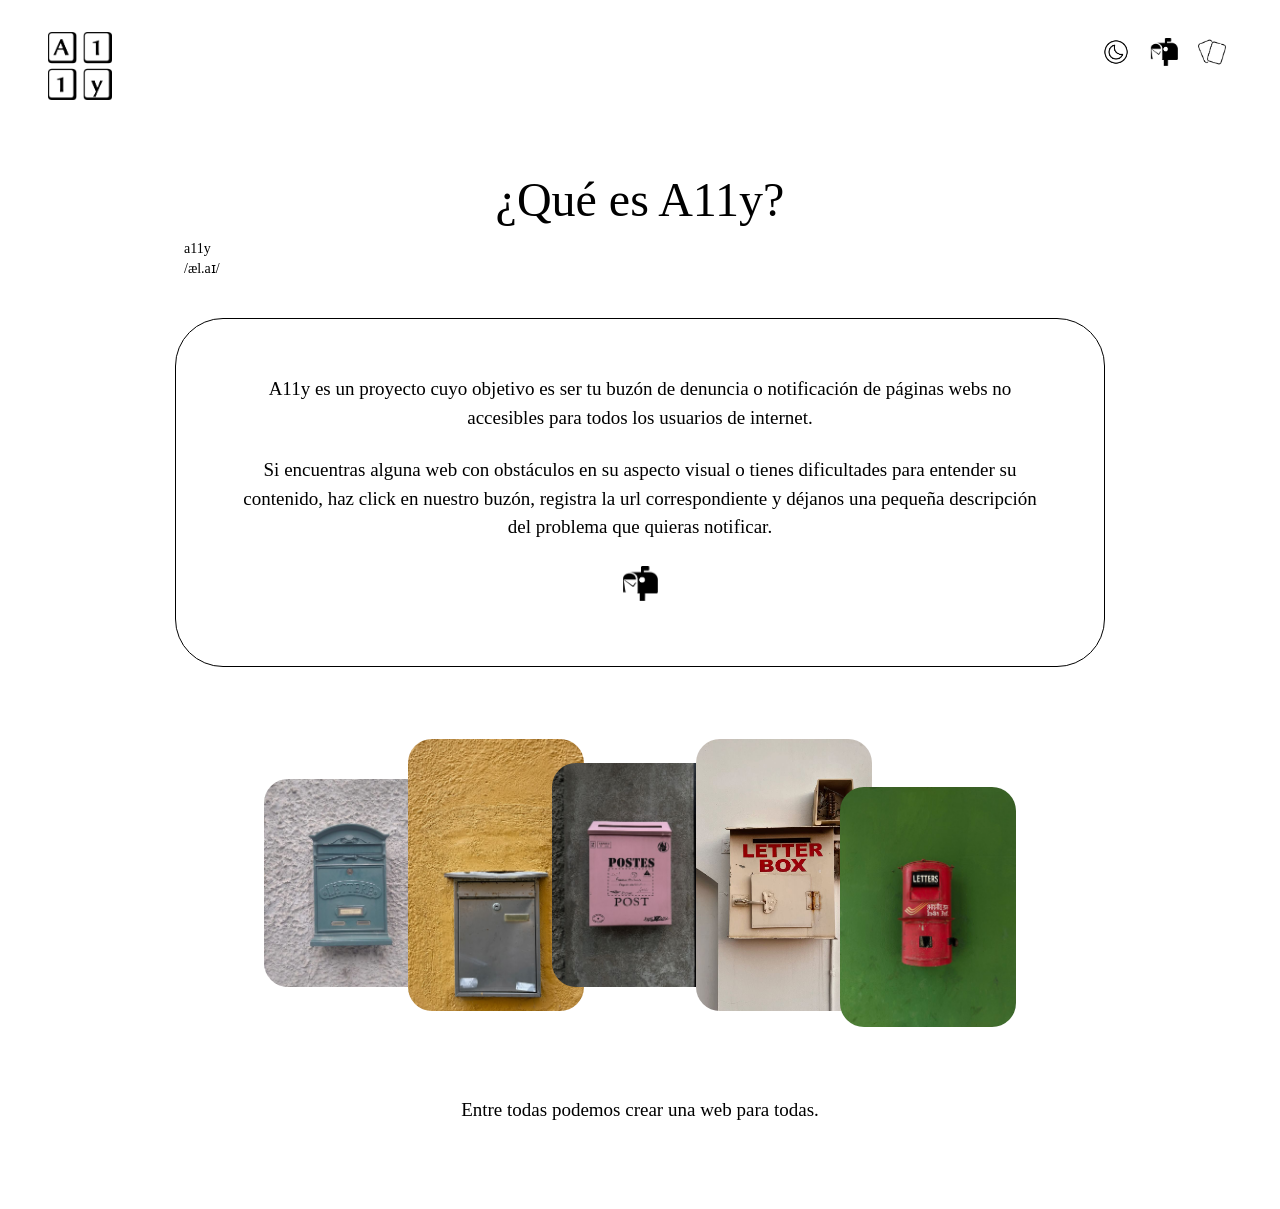
==== index.html @ 84128125 "Añado sección principal" ====
<!DOCTYPE html>
<html lang="es">
<head>
  <meta charset="UTF-8">
  <meta name="viewport" content="width=device-width, initial-scale=1.0">
  <title>A11y</title>
  <link rel="stylesheet" href="styles.css">
</head>
<body>

  <header class="header">
    <a href="#" class="header-logo">
      <img src="files/logo.png" alt="A11y, ir al inicio">
    </a>

    <nav class="header-nav" aria-label="Navegación principal">
      <input type="checkbox" id="tema" class="tema-check">
      <label for="tema" class="header-icono">
        <img src="files/luna.png" alt="Cambiar entre modo claro y oscuro">
      </label>
      <a href="#buzon" class="header-icono">
        <img src="files/buzon.png" alt="Ir al buzón de denuncias">
      </a>
      <a href="#cards" class="header-icono">
        <img src="files/cards.png" alt="Ir a las tarjetas">
      </a>
    </nav>
  </header>

  <main>
    <main>

  <section class="main-intro" aria-labelledby="titulo-a11y">
    <h1 id="titulo-a11y" class="main-titulo">¿Qué es A11y?</h1>

    <p class="main-pronunciacion">
      a11y <br>
      <span lang="en">/æl.aɪ/</span>
    </p>

    <div class="main-caja">
      <p>
        A11y es un proyecto cuyo objetivo es ser tu buzón de denuncia o
        notificación de páginas webs no accesibles para todos los usuarios
        de internet.
      </p>
      <p>
        Si encuentras alguna web con obstáculos en su aspecto visual o
        tienes dificultades para entender su contenido, haz click en nuestro
        buzón, registra la url correspondiente y déjanos una pequeña
        descripción del problema que quieras notificar.
      </p>
      <a href="#buzon" class="main-caja-icono">
        <img src="files/buzon.png" alt="Ir al buzón de denuncias">
      </a>
    </div>
  </section>

  <section class="main-collage" aria-label="Fotografías de buzones">
    <img src="files/buzon-1.jpg" alt="Buzón azul grisáceo sobre una pared blanca rugosa" class="main-collage-img main-collage-img1">
    <img src="files/buzon-2.jpg" alt="Buzón gris plateado sobre una pared amarilla" class="main-collage-img main-collage-img2">
    <img src="files/buzon-3.jpg" alt="Buzón rosa con la palabra Postes sobre una pared oscura" class="main-collage-img main-collage-img3">
    <img src="files/buzon-4.jpg" alt="Buzón blanco con el texto Letter Box sobre una pared clara" class="main-collage-img main-collage-img4">
    <img src="files/buzon-5.jpg" alt="Buzón rojo cilíndrico sobre una pared verde" class="main-collage-img main-collage-img5">
  </section>

  <p class="main-lema">Entre todas podemos crear una web para todas.</p>

</main>
  </main>

  <footer>
  </footer>

</body>
</html>
---- styles.css ----
:root {
  --color-fondo: #ffffff;
  --color-texto: #000000;
}

:root:has(#tema:checked) {
  --color-fondo: #121212;
  --color-texto: #ffffff;
}

html {
  scroll-behavior: smooth;
}

body {
  background-color: var(--color-fondo);
  color: var(--color-texto);
}

.header {
  display: flex;
  justify-content: space-between;
  align-items: flex-start;
  padding: 16px 20px;
  background-color: var(--color-fondo);
}

.header-logo img {
  display: block;
  width: 48px;
  height: auto;
}

.header-nav {
  display: flex;
  align-items: center;
  gap: 8px;
}

.header-icono {
  display: flex;
  align-items: center;
  justify-content: center;
  width: 40px;
  height: 40px;
  border-radius: 8px;
  cursor: pointer;
}

.header-icono:hover {
  background-color: rgba(128, 128, 128, 0.15);
}

.header-icono img {
  width: 24px;
  height: 24px;
}

.tema-check {
  position: absolute;
  width: 1px;
  height: 1px;
  opacity: 0;
}

.header-logo:focus-visible,
.header-icono:focus-visible,
.tema-check:focus-visible + .header-icono {
  outline: 3px solid #b5223a;
  outline-offset: 2px;
}

:root:has(#tema:checked) .header img {
  filter: invert(1);
}

@media (min-width: 768px) {
  .header {
    padding: 24px 40px;
  }

  .header-logo img {
    width: 64px;
  }

  .header-icono img {
    width: 28px;
    height: 28px;
  }
}

@media (prefers-reduced-motion: reduce) {
  html {
    scroll-behavior: auto;
  }
}


.main-intro {
  padding: clamp(32px, 48px, 64px) clamp(32px, 64px, 96px) 0;
}

.main-titulo {
  font-size: clamp(36px, 48px, 56px);
  font-weight: 400;
  text-align: center;
  margin: 0;
}

.main-pronunciacion {
  font-size: clamp(13px, 14px, 16px);
  line-height: 1.4;
  margin: clamp(8px, 12px, 16px) 0 clamp(24px, 40px, 48px) clamp(80px, 112px, 144px);
}

.main-caja {
  max-width: clamp(640px, 800px, 960px);
  margin: 0 auto;
  border: 1px solid currentColor;
  border-radius: clamp(32px, 48px, 64px);
  padding: clamp(32px, 56px, 72px) clamp(32px, 64px, 96px);
  text-align: center;
  font-size: clamp(16px, 19px, 22px);
  line-height: 1.5;
}

.main-caja p {
  margin: 0 0 clamp(16px, 24px, 32px);
}

.main-caja-icono {
  display: inline-block;
}

.main-caja-icono img {
  width: clamp(28px, 36px, 44px);
  height: auto;
}

.main-caja-icono:focus-visible {
  outline: 3px solid #005fcc;
  outline-offset: 4px;
}


.main-collage {
  display: flex;
  justify-content: center;
  align-items: flex-start;
  padding: clamp(48px, 72px, 96px) 0;
}

.main-collage-img {
  width: clamp(128px, 176px, 224px);
  object-fit: cover;
  border-radius: clamp(16px, 24px, 32px);
  margin-left: clamp(-40px, -32px, -24px);
}

.main-collage-img1 { margin-left: 0; height: clamp(160px, 208px, 256px); margin-top: clamp(24px, 40px, 48px); z-index: 1; }
.main-collage-img2 { height: clamp(208px, 272px, 336px); z-index: 2; }
.main-collage-img3 { height: clamp(176px, 224px, 272px); margin-top: clamp(16px, 24px, 32px); z-index: 3; }
.main-collage-img4 { height: clamp(208px, 272px, 336px); z-index: 4; }
.main-collage-img5 { height: clamp(192px, 240px, 304px); margin-top: clamp(32px, 48px, 64px); z-index: 5; }


.main-lema {
  text-align: center;
  font-size: clamp(16px, 19px, 22px);
  margin: 0;
  padding-bottom: clamp(48px, 80px, 96px);
}
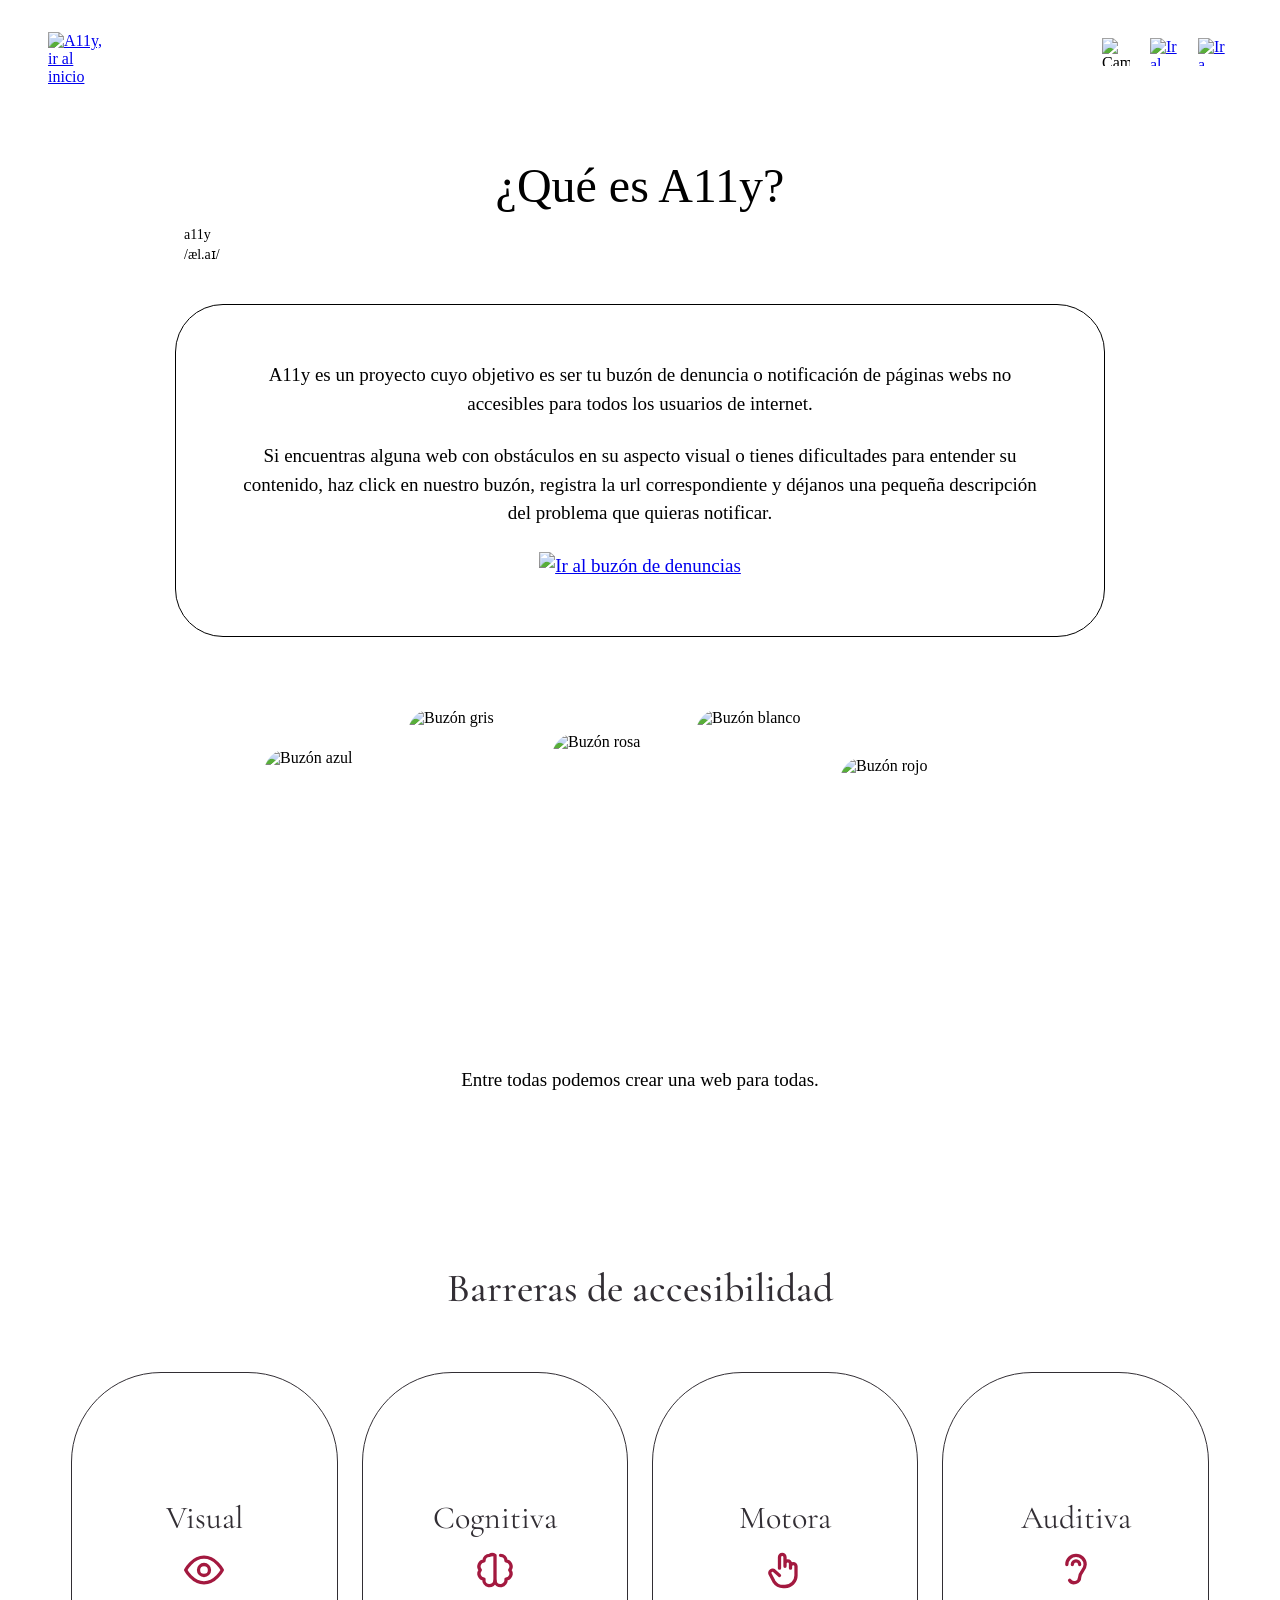
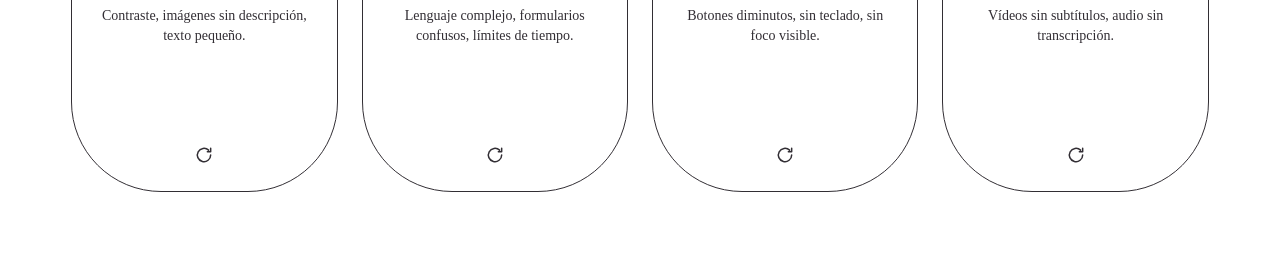
==== commit c3e4280b: "cards added" ====
--- a/index.html
+++ b/index.html
@@ -6,71 +6,211 @@
   <title>A11y</title>
   <link rel="stylesheet" href="styles.css">
 </head>
+
 <body>
 
   <header class="header">
-    <a href="#" class="header-logo">
-      <img src="files/logo.png" alt="A11y, ir al inicio">
+    <a href="#" class="headerLogo">
+      <img src="https://res.cloudinary.com/dmonwbtuz/image/upload/v1791808598/logo_ictiah.png" alt="A11y, ir al inicio">
     </a>
 
-    <nav class="header-nav" aria-label="Navegación principal">
-      <input type="checkbox" id="tema" class="tema-check">
-      <label for="tema" class="header-icono">
-        <img src="files/luna.png" alt="Cambiar entre modo claro y oscuro">
+    <nav class="headerNav" aria-label="Navegación principal">
+      <input type="checkbox" id="themeToggle" class="themeCheck">
+      <label for="themeToggle" class="headerIcon">
+        <img src="https://res.cloudinary.com/dmonwbtuz/image/upload/v1791808598/luna_fxccg8.png" alt="Cambiar entre modo claro y oscuro">
       </label>
-      <a href="#buzon" class="header-icono">
-        <img src="files/buzon.png" alt="Ir al buzón de denuncias">
+      <a href="#mailbox" class="headerIcon">
+        <img src="https://res.cloudinary.com/dmonwbtuz/image/upload/v1791808597/buzon_rkirp2.png" alt="Ir al buzón de denuncias">
       </a>
-      <a href="#cards" class="header-icono">
-        <img src="files/cards.png" alt="Ir a las tarjetas">
+      <a href="#cards" class="headerIcon">
+        <img src="https://res.cloudinary.com/dmonwbtuz/image/upload/v1791808598/cards_kuxhno.png" alt="Ir a las tarjetas">
       </a>
     </nav>
   </header>
 
   <main>
-    <main>
-
-  <section class="main-intro" aria-labelledby="titulo-a11y">
-    <h1 id="titulo-a11y" class="main-titulo">¿Qué es A11y?</h1>
-
-    <p class="main-pronunciacion">
-      a11y <br>
-      <span lang="en">/æl.aɪ/</span>
-    </p>
-
-    <div class="main-caja">
-      <p>
-        A11y es un proyecto cuyo objetivo es ser tu buzón de denuncia o
-        notificación de páginas webs no accesibles para todos los usuarios
-        de internet.
+
+    <section class="mainIntro" aria-labelledby="a11yTitle">
+      <h1 id="a11yTitle" class="mainTitle">¿Qué es A11y?</h1>
+
+      <p class="mainPronunciation">
+        a11y <br>
+        <span lang="en">/æl.aɪ/</span>
       </p>
-      <p>
-        Si encuentras alguna web con obstáculos en su aspecto visual o
-        tienes dificultades para entender su contenido, haz click en nuestro
-        buzón, registra la url correspondiente y déjanos una pequeña
-        descripción del problema que quieras notificar.
-      </p>
-      <a href="#buzon" class="main-caja-icono">
-        <img src="files/buzon.png" alt="Ir al buzón de denuncias">
-      </a>
-    </div>
-  </section>
-
-  <section class="main-collage" aria-label="Fotografías de buzones">
-    <img src="files/buzon-1.jpg" alt="Buzón azul grisáceo sobre una pared blanca rugosa" class="main-collage-img main-collage-img1">
-    <img src="files/buzon-2.jpg" alt="Buzón gris plateado sobre una pared amarilla" class="main-collage-img main-collage-img2">
-    <img src="files/buzon-3.jpg" alt="Buzón rosa con la palabra Postes sobre una pared oscura" class="main-collage-img main-collage-img3">
-    <img src="files/buzon-4.jpg" alt="Buzón blanco con el texto Letter Box sobre una pared clara" class="main-collage-img main-collage-img4">
-    <img src="files/buzon-5.jpg" alt="Buzón rojo cilíndrico sobre una pared verde" class="main-collage-img main-collage-img5">
-  </section>
-
-  <p class="main-lema">Entre todas podemos crear una web para todas.</p>
-
-</main>
+
+      <div class="mainBox">
+        <p>
+          A11y es un proyecto cuyo objetivo es ser tu buzón de denuncia o
+          notificación de páginas webs no accesibles para todos los usuarios
+          de internet.
+        </p>
+        <p>
+          Si encuentras alguna web con obstáculos en su aspecto visual o
+          tienes dificultades para entender su contenido, haz click en nuestro
+          buzón, registra la url correspondiente y déjanos una pequeña
+          descripción del problema que quieras notificar.
+        </p>
+        <a href="#mailbox" class="mainBoxIcon">
+          <img src="https://res.cloudinary.com/dmonwbtuz/image/upload/v1791808597/buzon_rkirp2.png" alt="Ir al buzón de denuncias">
+        </a>
+      </div>
+    </section>
+
+    <section class="mainCollage" aria-label="Fotografías de buzones">
+      <img src="https://res.cloudinary.com/dmonwbtuz/image/upload/v1791808598/buzon-1_mdk5vp.jpg" alt="Buzón azul" class="mainCollageImg mainCollageImg1">
+      <img src="https://res.cloudinary.com/dmonwbtuz/image/upload/v1791808598/buzon-2_em80d2.jpg" alt="Buzón gris" class="mainCollageImg mainCollageImg2">
+      <img src="https://res.cloudinary.com/dmonwbtuz/image/upload/v1791808598/buzon-3_xwd6xk.jpg" alt="Buzón rosa" class="mainCollageImg mainCollageImg3">
+      <img src="https://res.cloudinary.com/dmonwbtuz/image/upload/v1791808598/buzon-4_jbgsaf.jpg" alt="Buzón blanco" class="mainCollageImg mainCollageImg4">
+      <img src="https://res.cloudinary.com/dmonwbtuz/image/upload/v1791808598/buzon-5_dciqra.jpg" alt="Buzón rojo" class="mainCollageImg mainCollageImg5">
+    </section>
+
+    <p class="mainSlogan">Entre todas podemos crear una web para todas.</p>
+
+    <svg width="0" height="0" style="position:absolute" aria-hidden="true">
+      <symbol id="iRotate" viewBox="0 0 24 24"><path d="M20 12a8 8 0 1 1-2.5-5.8"/><path d="M20 4v4h-4"/></symbol>
+      <symbol id="iX" viewBox="0 0 24 24"><path d="M6 6l12 12M18 6L6 18"/></symbol>
+      <symbol id="iCheck" viewBox="0 0 24 24"><path d="M5 12.5l4.5 4.5L19 7.5"/></symbol>
+    </svg>
+
+    <section class="accessibility" id="cards">
+      <h2 class="sectionTitle">Barreras de accesibilidad</h2>
+      <div class="pillContainer">
+
+        <div class="cardBox" tabindex="0" role="button" aria-label="Accesibilidad visual: pulsa para ver ejemplos">
+          <div class="card">
+            <div class="cardFront">
+              <h2>Visual</h2>
+              <svg class="topicIcon" viewBox="0 0 24 24" aria-hidden="true"><circle cx="12" cy="12" r="3"/><path d="M2 12s3.6-7 10-7 10 7 10 7-3.6 7-10 7S2 12 2 12z"/></svg>
+              <p>Contraste, imágenes sin descripción, texto pequeño.</p>
+              <svg class="flipHint" viewBox="0 0 24 24" aria-hidden="true"><use href="#iRotate"/></svg>
+            </div>
+            <div class="cardBack">
+              <h2>Visual</h2>
+              <div class="compare">
+                <h4>Contraste</h4>
+                <div class="compareRow">
+                  <p class="bad"><svg class="mark" viewBox="0 0 24 24" aria-hidden="true"><use href="#iX"/></svg><span class="label">Mal</span>Gris claro sobre blanco</p>
+                  <p class="good"><svg class="mark" viewBox="0 0 24 24" aria-hidden="true"><use href="#iCheck"/></svg><span class="label">Bien</span>Texto oscuro sobre fondo claro</p>
+                </div>
+              </div>
+              <div class="compare">
+                <h4>Imágenes</h4>
+                <div class="compareRow">
+                  <p class="bad"><svg class="mark" viewBox="0 0 24 24" aria-hidden="true"><use href="#iX"/></svg><span class="label">Mal</span>Fotos sin descripción</p>
+                  <p class="good"><svg class="mark" viewBox="0 0 24 24" aria-hidden="true"><use href="#iCheck"/></svg><span class="label">Bien</span>Texto alternativo en cada imagen</p>
+                </div>
+              </div>
+              <svg class="flipHint" viewBox="0 0 24 24" aria-hidden="true"><use href="#iRotate"/></svg>
+            </div>
+          </div>
+        </div>
+
+        <div class="cardBox" tabindex="0" role="button" aria-label="Accesibilidad cognitiva: pulsa para ver ejemplos">
+          <div class="card">
+            <div class="cardFront">
+              <h2>Cognitiva</h2>
+              <svg class="topicIcon" viewBox="0 0 24 24" aria-hidden="true"><path d="M9 4a3 3 0 0 0-3 3 3 3 0 0 0-2 5 3 3 0 0 0 2 5 3 3 0 0 0 6 1V4a3 3 0 0 0-3 0z"/><path d="M15 4a3 3 0 0 1 3 3 3 3 0 0 1 2 5 3 3 0 0 1-2 5 3 3 0 0 1-6 1"/></svg>
+              <p>Lenguaje complejo, formularios confusos, límites de tiempo.</p>
+              <svg class="flipHint" viewBox="0 0 24 24" aria-hidden="true"><use href="#iRotate"/></svg>
+            </div>
+            <div class="cardBack">
+              <h2>Cognitiva</h2>
+              <div class="compare">
+                <h4>Lenguaje</h4>
+                <div class="compareRow">
+                  <p class="bad"><svg class="mark" viewBox="0 0 24 24" aria-hidden="true"><use href="#iX"/></svg><span class="label">Mal</span>Jerga técnica y frases largas</p>
+                  <p class="good"><svg class="mark" viewBox="0 0 24 24" aria-hidden="true"><use href="#iCheck"/></svg><span class="label">Bien</span>Frases cortas y palabras comunes</p>
+                </div>
+              </div>
+              <div class="compare">
+                <h4>Tiempo</h4>
+                <div class="compareRow">
+                  <p class="bad"><svg class="mark" viewBox="0 0 24 24" aria-hidden="true"><use href="#iX"/></svg><span class="label">Mal</span>La sesión caduca en 30 s</p>
+                  <p class="good"><svg class="mark" viewBox="0 0 24 24" aria-hidden="true"><use href="#iCheck"/></svg><span class="label">Bien</span>El tiempo se puede ampliar</p>
+                </div>
+              </div>
+              <svg class="flipHint" viewBox="0 0 24 24" aria-hidden="true"><use href="#iRotate"/></svg>
+            </div>
+          </div>
+        </div>
+
+        <div class="cardBox" tabindex="0" role="button" aria-label="Accesibilidad motora: pulsa para ver ejemplos">
+          <div class="card">
+            <div class="cardFront">
+              <h2>Motora</h2>
+              <svg class="topicIcon" viewBox="0 0 24 24" aria-hidden="true"><path d="M9 11V5a1.5 1.5 0 0 1 3 0v5m0-1.5a1.5 1.5 0 0 1 3 0V11m0-1a1.5 1.5 0 0 1 3 0v5a6 6 0 0 1-6 6h-1a6 6 0 0 1-5-2.7L4 14.5a1.5 1.5 0 0 1 2.4-1.8L9 15"/></svg>
+              <p>Botones diminutos, sin teclado, sin foco visible.</p>
+              <svg class="flipHint" viewBox="0 0 24 24" aria-hidden="true"><use href="#iRotate"/></svg>
+            </div>
+            <div class="cardBack">
+              <h2>Motora</h2>
+              <div class="compare">
+                <h4>Tamaño</h4>
+                <div class="compareRow">
+                  <p class="bad"><svg class="mark" viewBox="0 0 24 24" aria-hidden="true"><use href="#iX"/></svg><span class="label">Mal</span>Botones diminutos</p>
+                  <p class="good"><svg class="mark" viewBox="0 0 24 24" aria-hidden="true"><use href="#iCheck"/></svg><span class="label">Bien</span>Zonas táctiles de 44 px</p>
+                </div>
+              </div>
+              <div class="compare">
+                <h4>Teclado</h4>
+                <div class="compareRow">
+                  <p class="bad"><svg class="mark" viewBox="0 0 24 24" aria-hidden="true"><use href="#iX"/></svg><span class="label">Mal</span>Solo funciona con ratón</p>
+                  <p class="good"><svg class="mark" viewBox="0 0 24 24" aria-hidden="true"><use href="#iCheck"/></svg><span class="label">Bien</span>Todo se alcanza con Tab y se ve el foco</p>
+                </div>
+              </div>
+              <svg class="flipHint" viewBox="0 0 24 24" aria-hidden="true"><use href="#iRotate"/></svg>
+            </div>
+          </div>
+        </div>
+
+        <div class="cardBox" tabindex="0" role="button" aria-label="Accesibilidad auditiva: pulsa para ver ejemplos">
+          <div class="card">
+            <div class="cardFront">
+              <h2>Auditiva</h2>
+              <svg class="topicIcon" viewBox="0 0 24 24" aria-hidden="true"><path d="M7 9a5 5 0 0 1 10 0c0 3-3 4-3 7a3 3 0 0 1-5.5 1.6"/><path d="M10 9a2 2 0 0 1 4 0"/></svg>
+              <p>Vídeos sin subtítulos, audio sin transcripción.</p>
+              <svg class="flipHint" viewBox="0 0 24 24" aria-hidden="true"><use href="#iRotate"/></svg>
+            </div>
+            <div class="cardBack">
+              <h2>Auditiva</h2>
+              <div class="compare">
+                <h4>Vídeo</h4>
+                <div class="compareRow">
+                  <p class="bad"><svg class="mark" viewBox="0 0 24 24" aria-hidden="true"><use href="#iX"/></svg><span class="label">Mal</span>Vídeo sin subtítulos</p>
+                  <p class="good"><svg class="mark" viewBox="0 0 24 24" aria-hidden="true"><use href="#iCheck"/></svg><span class="label">Bien</span>Vídeo con subtítulos</p>
+                </div>
+              </div>
+              <div class="compare">
+                <h4>Audio</h4>
+                <div class="compareRow">
+                  <p class="bad"><svg class="mark" viewBox="0 0 24 24" aria-hidden="true"><use href="#iX"/></svg><span class="label">Mal</span>Audio sin transcripción</p>
+                  <p class="good"><svg class="mark" viewBox="0 0 24 24" aria-hidden="true"><use href="#iCheck"/></svg><span class="label">Bien</span>Audio con transcripción</p>
+                </div>
+              </div>
+              <svg class="flipHint" viewBox="0 0 24 24" aria-hidden="true"><use href="#iRotate"/></svg>
+            </div>
+          </div>
+        </div>
+
+      </div>
+    </section>
+
   </main>
 
   <footer>
   </footer>
 
+  <script>
+    document.querySelectorAll('.pillContainer .cardBox').forEach(box => {
+      box.addEventListener('click', () => box.classList.toggle('flipped'));
+      box.addEventListener('keydown', e => {
+        if (e.key === 'Enter' || e.key === ' ') {
+          e.preventDefault();
+          box.classList.toggle('flipped');
+        }
+      });
+    });
+  </script>
+
 </body>
 </html>
--- a/styles.css
+++ b/styles.css
@@ -1,11 +1,16 @@
+@import url('https://fonts.googleapis.com/css2?family=Cormorant+Garamond:wght@400;500&display=swap');
+
 :root {
-  --color-fondo: #ffffff;
-  --color-texto: #000000;
-}
-
-:root:has(#tema:checked) {
-  --color-fondo: #121212;
-  --color-texto: #ffffff;
+  --colorBackground: #ffffff;
+  --colorText: #000000;
+  --accent: #A3193F;
+  --ink: #322E34;
+  --serif: 'Cormorant Garamond', Georgia, serif;
+}
+
+:root:has(#themeToggle:checked) {
+  --colorBackground: #121212;
+  --colorText: #ffffff;
 }
 
 html {
@@ -13,8 +18,8 @@
 }
 
 body {
-  background-color: var(--color-fondo);
-  color: var(--color-texto);
+  background-color: var(--colorBackground);
+  color: var(--colorText);
 }
 
 .header {
@@ -22,22 +27,22 @@
   justify-content: space-between;
   align-items: flex-start;
   padding: 16px 20px;
-  background-color: var(--color-fondo);
-}
-
-.header-logo img {
+  background-color: var(--colorBackground);
+}
+
+.headerLogo img {
   display: block;
   width: 48px;
   height: auto;
 }
 
-.header-nav {
+.headerNav {
   display: flex;
   align-items: center;
   gap: 8px;
 }
 
-.header-icono {
+.headerIcon {
   display: flex;
   align-items: center;
   justify-content: center;
@@ -47,30 +52,30 @@
   cursor: pointer;
 }
 
-.header-icono:hover {
+.headerIcon:hover {
   background-color: rgba(128, 128, 128, 0.15);
 }
 
-.header-icono img {
+.headerIcon img {
   width: 24px;
   height: 24px;
 }
 
-.tema-check {
+.themeCheck {
   position: absolute;
   width: 1px;
   height: 1px;
   opacity: 0;
 }
 
-.header-logo:focus-visible,
-.header-icono:focus-visible,
-.tema-check:focus-visible + .header-icono {
+.headerLogo:focus-visible,
+.headerIcon:focus-visible,
+.themeCheck:focus-visible + .headerIcon {
   outline: 3px solid #b5223a;
   outline-offset: 2px;
 }
 
-:root:has(#tema:checked) .header img {
+:root:has(#themeToggle:checked) .header img {
   filter: invert(1);
 }
 
@@ -79,11 +84,11 @@
     padding: 24px 40px;
   }
 
-  .header-logo img {
+  .headerLogo img {
     width: 64px;
   }
 
-  .header-icono img {
+  .headerIcon img {
     width: 28px;
     height: 28px;
   }
@@ -95,25 +100,24 @@
   }
 }
 
-
-.main-intro {
+.mainIntro {
   padding: clamp(32px, 48px, 64px) clamp(32px, 64px, 96px) 0;
 }
 
-.main-titulo {
+.mainTitle {
   font-size: clamp(36px, 48px, 56px);
   font-weight: 400;
   text-align: center;
   margin: 0;
 }
 
-.main-pronunciacion {
+.mainPronunciation {
   font-size: clamp(13px, 14px, 16px);
   line-height: 1.4;
   margin: clamp(8px, 12px, 16px) 0 clamp(24px, 40px, 48px) clamp(80px, 112px, 144px);
 }
 
-.main-caja {
+.mainBox {
   max-width: clamp(640px, 800px, 960px);
   margin: 0 auto;
   border: 1px solid currentColor;
@@ -124,49 +128,223 @@
   line-height: 1.5;
 }
 
-.main-caja p {
+.mainBox p {
   margin: 0 0 clamp(16px, 24px, 32px);
 }
 
-.main-caja-icono {
+.mainBoxIcon {
   display: inline-block;
 }
 
-.main-caja-icono img {
+.mainBoxIcon img {
   width: clamp(28px, 36px, 44px);
   height: auto;
 }
 
-.main-caja-icono:focus-visible {
+.mainBoxIcon:focus-visible {
   outline: 3px solid #005fcc;
   outline-offset: 4px;
 }
 
-
-.main-collage {
+.mainCollage {
   display: flex;
   justify-content: center;
   align-items: flex-start;
   padding: clamp(48px, 72px, 96px) 0;
 }
 
-.main-collage-img {
+.mainCollageImg {
   width: clamp(128px, 176px, 224px);
   object-fit: cover;
   border-radius: clamp(16px, 24px, 32px);
   margin-left: clamp(-40px, -32px, -24px);
 }
 
-.main-collage-img1 { margin-left: 0; height: clamp(160px, 208px, 256px); margin-top: clamp(24px, 40px, 48px); z-index: 1; }
-.main-collage-img2 { height: clamp(208px, 272px, 336px); z-index: 2; }
-.main-collage-img3 { height: clamp(176px, 224px, 272px); margin-top: clamp(16px, 24px, 32px); z-index: 3; }
-.main-collage-img4 { height: clamp(208px, 272px, 336px); z-index: 4; }
-.main-collage-img5 { height: clamp(192px, 240px, 304px); margin-top: clamp(32px, 48px, 64px); z-index: 5; }
-
-
-.main-lema {
+.mainCollageImg1 { margin-left: 0; height: clamp(160px, 208px, 256px); margin-top: clamp(24px, 40px, 48px); z-index: 1; }
+.mainCollageImg2 { height: clamp(208px, 272px, 336px); z-index: 2; }
+.mainCollageImg3 { height: clamp(176px, 224px, 272px); margin-top: clamp(16px, 24px, 32px); z-index: 3; }
+.mainCollageImg4 { height: clamp(208px, 272px, 336px); z-index: 4; }
+.mainCollageImg5 { height: clamp(192px, 240px, 304px); margin-top: clamp(32px, 48px, 64px); z-index: 5; }
+
+.mainSlogan {
   text-align: center;
   font-size: clamp(16px, 19px, 22px);
   margin: 0;
   padding-bottom: clamp(48px, 80px, 96px);
+}
+
+.accessibility {
+  width: 100%;
+  padding: 60px 0;
+}
+
+.sectionTitle {
+  text-align: center;
+  font-family: var(--serif, Georgia, serif);
+  font-weight: 500;
+  font-size: 40px;
+  color: var(--ink, #322E34);
+  margin-bottom: 60px;
+}
+
+.pillContainer {
+  width: 90%;
+  max-width: 1200px;
+  margin: 0 auto;
+  display: grid;
+  grid-template-columns: repeat(4, minmax(0, 1fr));
+  gap: 24px;
+}
+
+.pillContainer .cardBox {
+  height: 420px;
+  perspective: 900px;
+  border-radius: 90px;
+  outline-offset: 4px;
+  cursor: pointer;
+}
+
+@media (hover: hover) {
+  .pillContainer .cardBox:hover .card { transform: rotateY(180deg); }
+}
+.pillContainer .cardBox.flipped .card { transform: rotateY(180deg); }
+
+.pillContainer .card {
+  position: relative;
+  width: 100%;
+  height: 100%;
+  transition: transform .8s;
+  transform-style: preserve-3d;
+}
+
+.pillContainer .cardFront,
+.pillContainer .cardBack {
+  position: absolute;
+  inset: 0;
+  box-sizing: border-box;
+  backface-visibility: hidden;
+  display: flex;
+  flex-direction: column;
+  align-items: center;
+  border: 1.5px solid var(--ink, #322E34);
+  border-radius: 90px;
+  background: #fff;
+  color: var(--ink, #322E34);
+  text-align: center;
+}
+
+.pillContainer .cardFront {
+  justify-content: center;
+  gap: 14px;
+  padding: 40px 26px 56px;
+}
+
+.pillContainer .cardBack {
+  transform: rotateY(180deg);
+  justify-content: center;
+  gap: 14px;
+  padding: 36px 22px 52px;
+}
+
+.pillContainer h2 {
+  margin: 0;
+  font-family: var(--serif, Georgia, serif);
+  font-weight: 400;
+  font-size: 32px;
+  line-height: 1;
+}
+
+.pillContainer .cardFront p {
+  margin: 0;
+  font-size: 14px;
+  line-height: 1.45;
+}
+
+.topicIcon {
+  width: 44px;
+  height: 44px;
+  fill: none;
+  stroke: var(--accent, #A3193F);
+  stroke-width: 1.8;
+  stroke-linecap: round;
+  stroke-linejoin: round;
+  order: 2;
+}
+.pillContainer .cardFront p { order: 3; }
+
+.flipHint {
+  position: absolute;
+  bottom: 26px;
+  width: 20px;
+  height: 20px;
+  fill: none;
+  stroke: var(--ink, #322E34);
+  stroke-width: 1.8;
+  stroke-linecap: round;
+  stroke-linejoin: round;
+}
+
+.compare {
+  width: 100%;
+  text-align: left;
+}
+
+.compare h4 {
+  margin: 0 0 6px;
+  font-size: 11px;
+  font-weight: 600;
+}
+
+.compareRow {
+  display: grid;
+  grid-template-columns: 1fr 1fr;
+  gap: 6px;
+}
+
+.compareRow p {
+  position: relative;
+  margin: 0;
+  padding: 8px 6px 6px;
+  min-height: 74px;
+  box-sizing: border-box;
+  border-radius: 6px;
+  font-size: 11px;
+  line-height: 1.3;
+}
+
+.compareRow .bad  { border: 1.5px dashed #8a8590; }
+.compareRow .good { border: 1.5px solid var(--accent, #A3193F); }
+
+.mark {
+  display: block;
+  width: 14px;
+  height: 14px;
+  margin-bottom: 4px;
+  fill: none;
+  stroke-width: 2.4;
+  stroke-linecap: round;
+  stroke-linejoin: round;
+}
+.bad .mark  { stroke: #6b6670; }
+.good .mark { stroke: var(--accent, #A3193F); }
+
+.label {
+  position: absolute;
+  top: 8px;
+  right: 6px;
+  font-size: 10px;
+  font-weight: 600;
+}
+.good .label { color: var(--accent, #A3193F); }
+
+@media (max-width: 1000px) {
+  .pillContainer { grid-template-columns: repeat(2, minmax(0, 1fr)); }
+}
+
+@media (max-width: 560px) {
+  .pillContainer { grid-template-columns: 1fr; max-width: 320px; }
+}
+
+@media (prefers-reduced-motion: reduce) {
+  .pillContainer .card { transition: none; }
 }
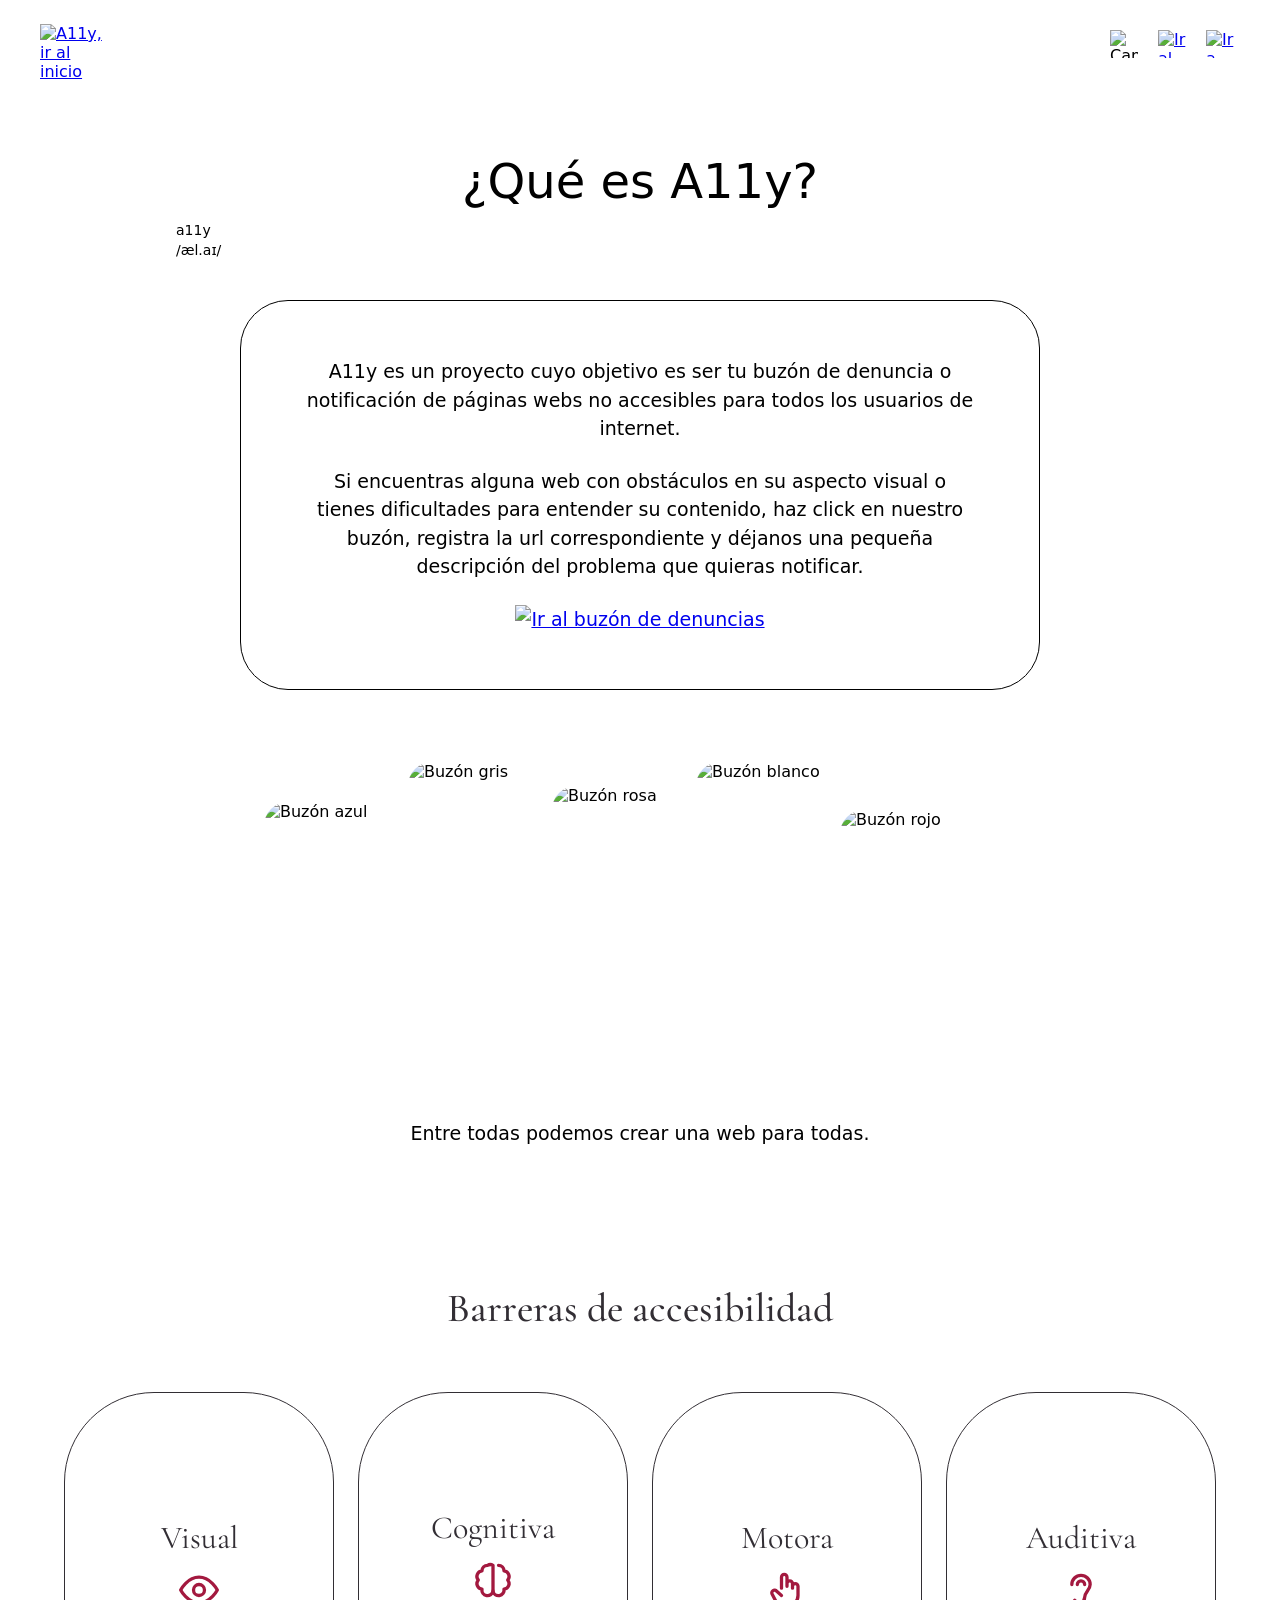
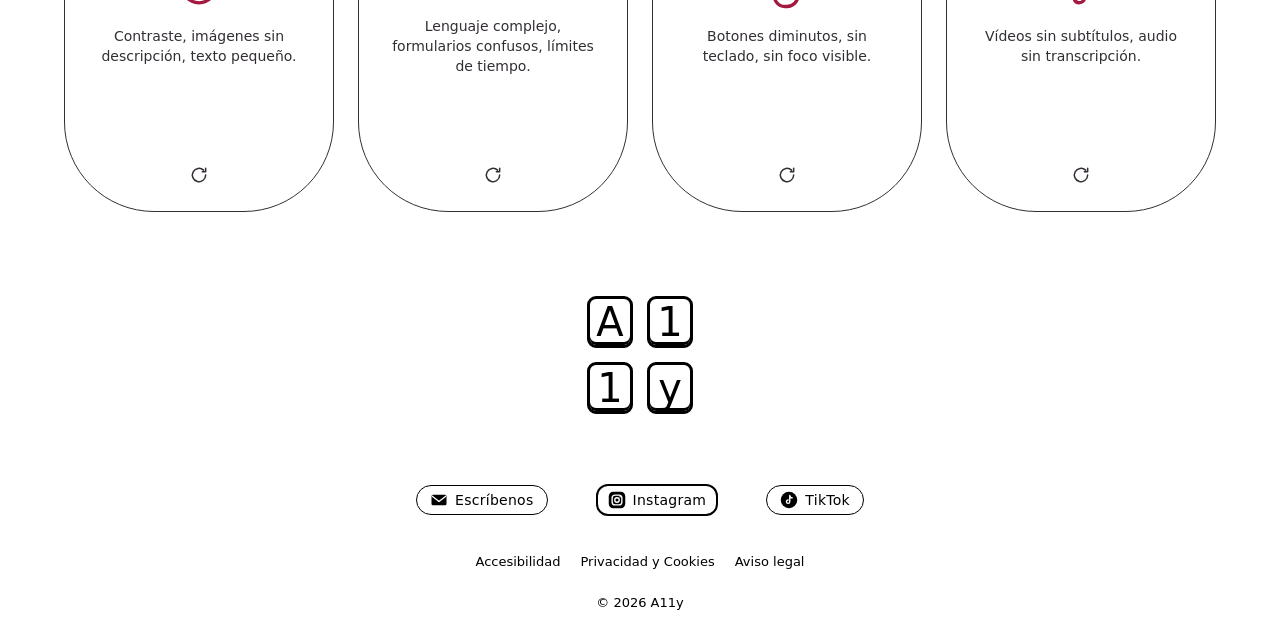
==== commit b9e1c217: "unifying all parts" ====
--- a/index.html
+++ b/index.html
@@ -197,20 +197,52 @@
 
   </main>
 
-  <footer>
-  </footer>
-
-  <script>
-    document.querySelectorAll('.pillContainer .cardBox').forEach(box => {
-      box.addEventListener('click', () => box.classList.toggle('flipped'));
-      box.addEventListener('keydown', e => {
-        if (e.key === 'Enter' || e.key === ' ') {
-          e.preventDefault();
-          box.classList.toggle('flipped');
-        }
-      });
-    });
-  </script>
+<footer class="footer">
+
+  <div class="logo" role="img" aria-label="A11y">
+    <div class="key">A</div>
+    <div class="key">1</div>
+    <div class="key">1</div>
+    <div class="key">y</div>
+  </div>
+
+  <nav class="social" aria-label="Contacto y redes sociales">
+    <a class="pill" href="mailto:hola@a11y.com">
+      <svg viewBox="0 0 24 24" aria-hidden="true">
+        <rect x="2" y="5" width="20" height="14" rx="2" fill="#000"/>
+        <path d="M3 7l9 7 9-7" fill="none" stroke="#fff" stroke-width="1.8" stroke-linecap="round" stroke-linejoin="round"/>
+      </svg>
+      Escríbenos
+    </a>
+
+    <a class="pill ig" href="https://instagram.com" target="_blank" rel="noopener">
+      <svg viewBox="0 0 24 24" aria-hidden="true">
+        <rect x="1" y="1" width="22" height="22" rx="6" fill="#000"/>
+        <rect x="5.5" y="5.5" width="13" height="13" rx="4" fill="none" stroke="#fff" stroke-width="1.8"/>
+        <circle cx="12" cy="12" r="3" fill="none" stroke="#fff" stroke-width="1.8"/>
+        <circle cx="16.2" cy="7.8" r="1" fill="#fff"/>
+      </svg>
+      Instagram
+    </a>
+
+    <a class="pill" href="https://tiktok.com" target="_blank" rel="noopener">
+      <svg viewBox="0 0 24 24" aria-hidden="true">
+        <circle cx="12" cy="12" r="11" fill="#000"/>
+        <path d="M13 6v8.2a2.2 2.2 0 1 1-2.2-2.2M13 6c.3 1.8 1.5 3 3.3 3.2" fill="none" stroke="#fff" stroke-width="1.8" stroke-linecap="round" stroke-linejoin="round"/>
+      </svg>
+      TikTok
+    </a>
+  </nav>
+
+  <nav class="legal" aria-label="Enlaces legales">
+    <a href="#accesibilidad">Accesibilidad</a>
+    <a href="#privacidad">Privacidad y Cookies</a>
+    <a href="#aviso-legal">Aviso legal</a>
+  </nav>
+
+  <p class="copy">© 2026 A11y</p>
+
+</footer>
 
 </body>
 </html>
--- a/styles.css
+++ b/styles.css
@@ -13,11 +13,18 @@
   --colorText: #ffffff;
 }
 
+* {
+  box-sizing: border-box;
+  margin: 0;
+  padding: 0;
+}
+
 html {
   scroll-behavior: smooth;
 }
 
 body {
+  font-family: "Inter", system-ui, sans-serif;
   background-color: var(--colorBackground);
   color: var(--colorText);
 }
@@ -91,12 +98,6 @@
   .headerIcon img {
     width: 28px;
     height: 28px;
-  }
-}
-
-@media (prefers-reduced-motion: reduce) {
-  html {
-    scroll-behavior: auto;
   }
 }
 
@@ -207,7 +208,7 @@
 @media (hover: hover) {
   .pillContainer .cardBox:hover .card { transform: rotateY(180deg); }
 }
-.pillContainer .cardBox.flipped .card { transform: rotateY(180deg); }
+.pillContainer .cardBox:focus .card { transform: rotateY(180deg); }
 
 .pillContainer .card {
   position: relative;
@@ -345,6 +346,111 @@
   .pillContainer { grid-template-columns: 1fr; max-width: 320px; }
 }
 
+.footer {
+  max-width: 480px;
+  margin: 0 auto;
+  padding: 24px 16px 20px;
+  display: flex;
+  flex-direction: column;
+  align-items: center;
+}
+
+.logo {
+  display: grid;
+  grid-template-columns: repeat(2, 46px);
+  gap: 14px;
+  margin-bottom: 70px;
+}
+
+.key {
+  height: 52px;
+  border: 3px solid var(--colorText);
+  border-radius: 9px;
+  display: flex;
+  align-items: center;
+  justify-content: center;
+  font-size: 40px;
+  font-weight: 500;
+  line-height: 1;
+  background: var(--colorBackground);
+  box-shadow: inset 0 -3px 0 var(--colorText);
+}
+
+.social {
+  display: flex;
+  justify-content: space-between;
+  align-items: center;
+  width: 100%;
+  margin-bottom: 38px;
+}
+
+.pill {
+  display: inline-flex;
+  align-items: center;
+  gap: 7px;
+  padding: 5px 13px;
+  border: 1px solid var(--colorText);
+  border-radius: 999px;
+  color: var(--colorText);
+  text-decoration: none;
+  font-size: 14px;
+  font-weight: 500;
+  letter-spacing: 0.02em;
+  transition: background 0.2s, color 0.2s;
+}
+
+.pill:hover,
+.pill:focus-visible {
+  background: var(--colorText);
+  color: var(--colorBackground);
+}
+
+.pill:focus-visible {
+  outline: 3px solid var(--colorText);
+  outline-offset: 3px;
+}
+
+.pill svg {
+  width: 18px;
+  height: 18px;
+  flex: none;
+}
+
+.pill.ig {
+  padding: 5px 10px;
+  border-width: 2px;
+  border-radius: 12px;
+}
+
+.legal {
+  display: flex;
+  gap: 20px;
+  margin-bottom: 26px;
+  flex-wrap: wrap;
+  justify-content: center;
+}
+
+.legal a {
+  color: var(--colorText);
+  text-decoration: none;
+  font-size: 13px;
+}
+
+.legal a:hover,
+.legal a:focus-visible {
+  text-decoration: underline;
+}
+
+.copy {
+  font-size: 13px;
+}
+
 @media (prefers-reduced-motion: reduce) {
-  .pillContainer .card { transition: none; }
+  html {
+    scroll-behavior: auto;
+  }
+
+  .pillContainer .card {
+    transition: none;
+  }
 }
